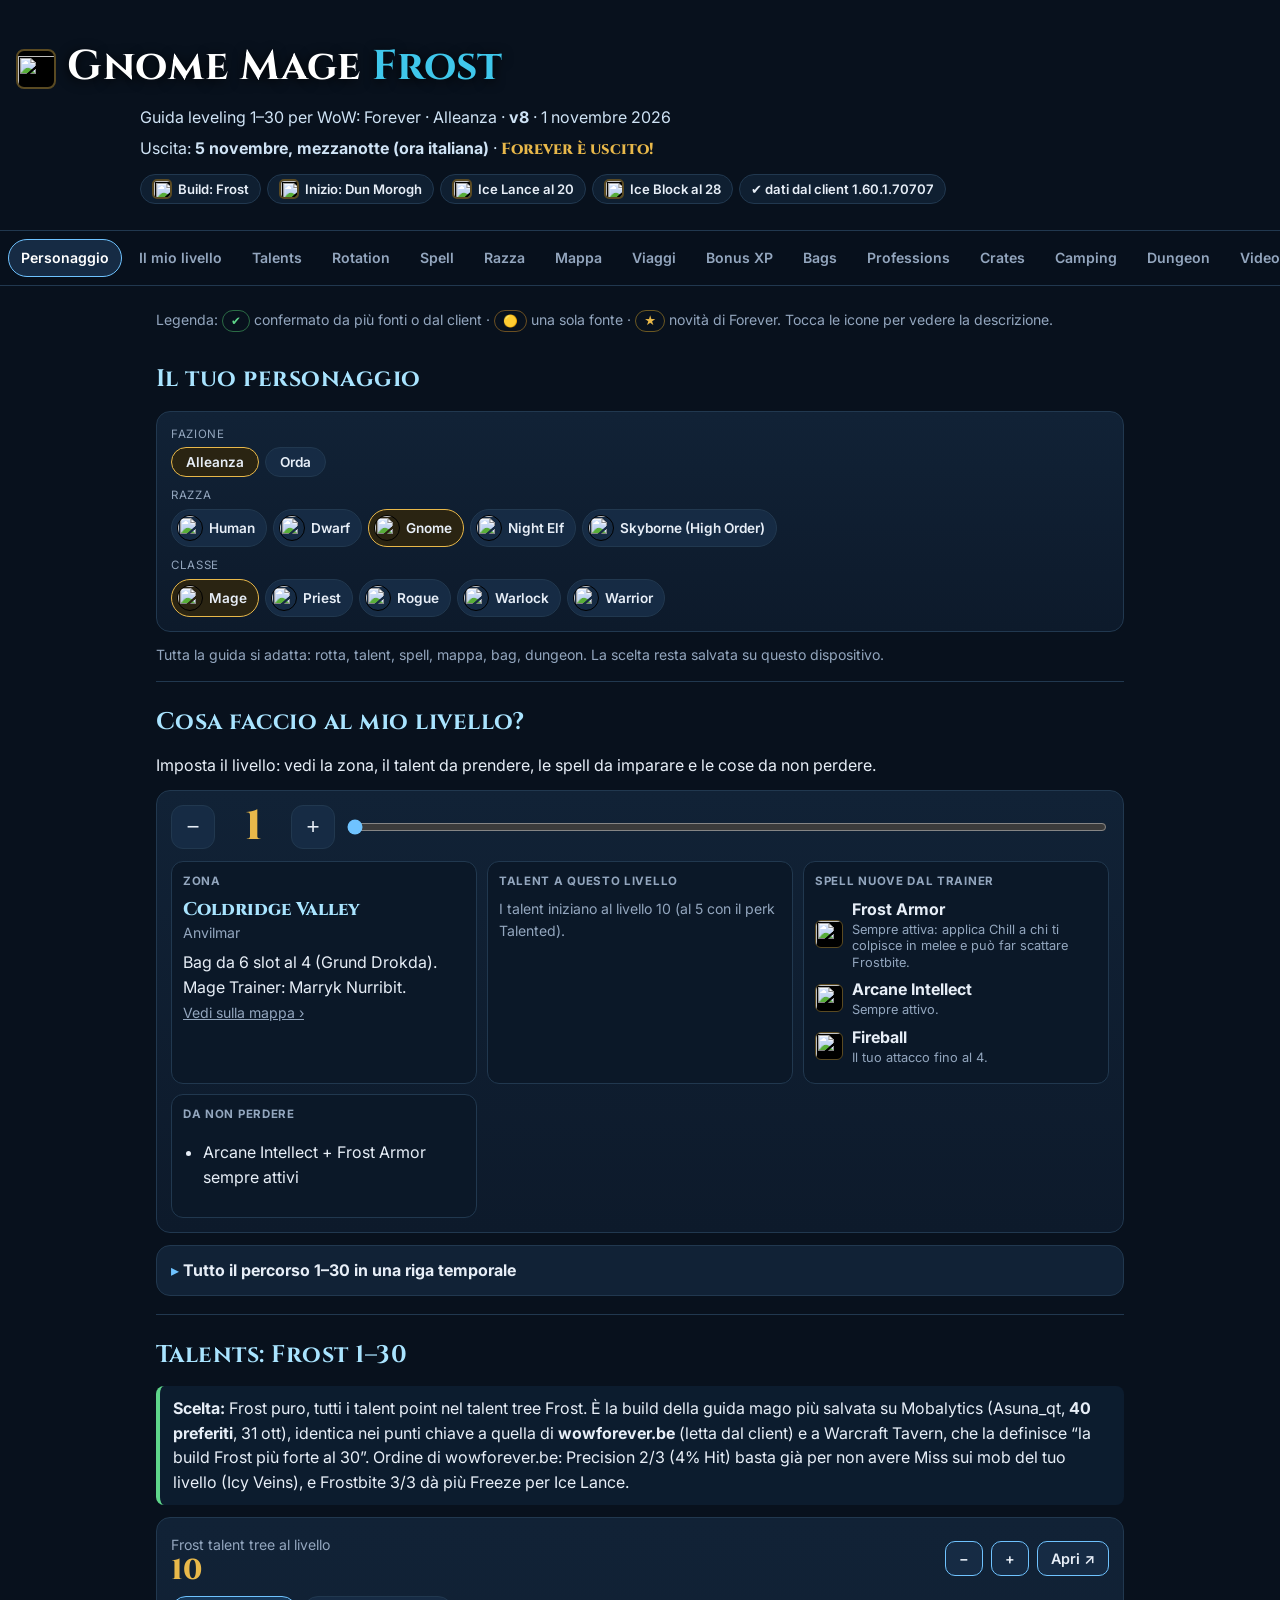
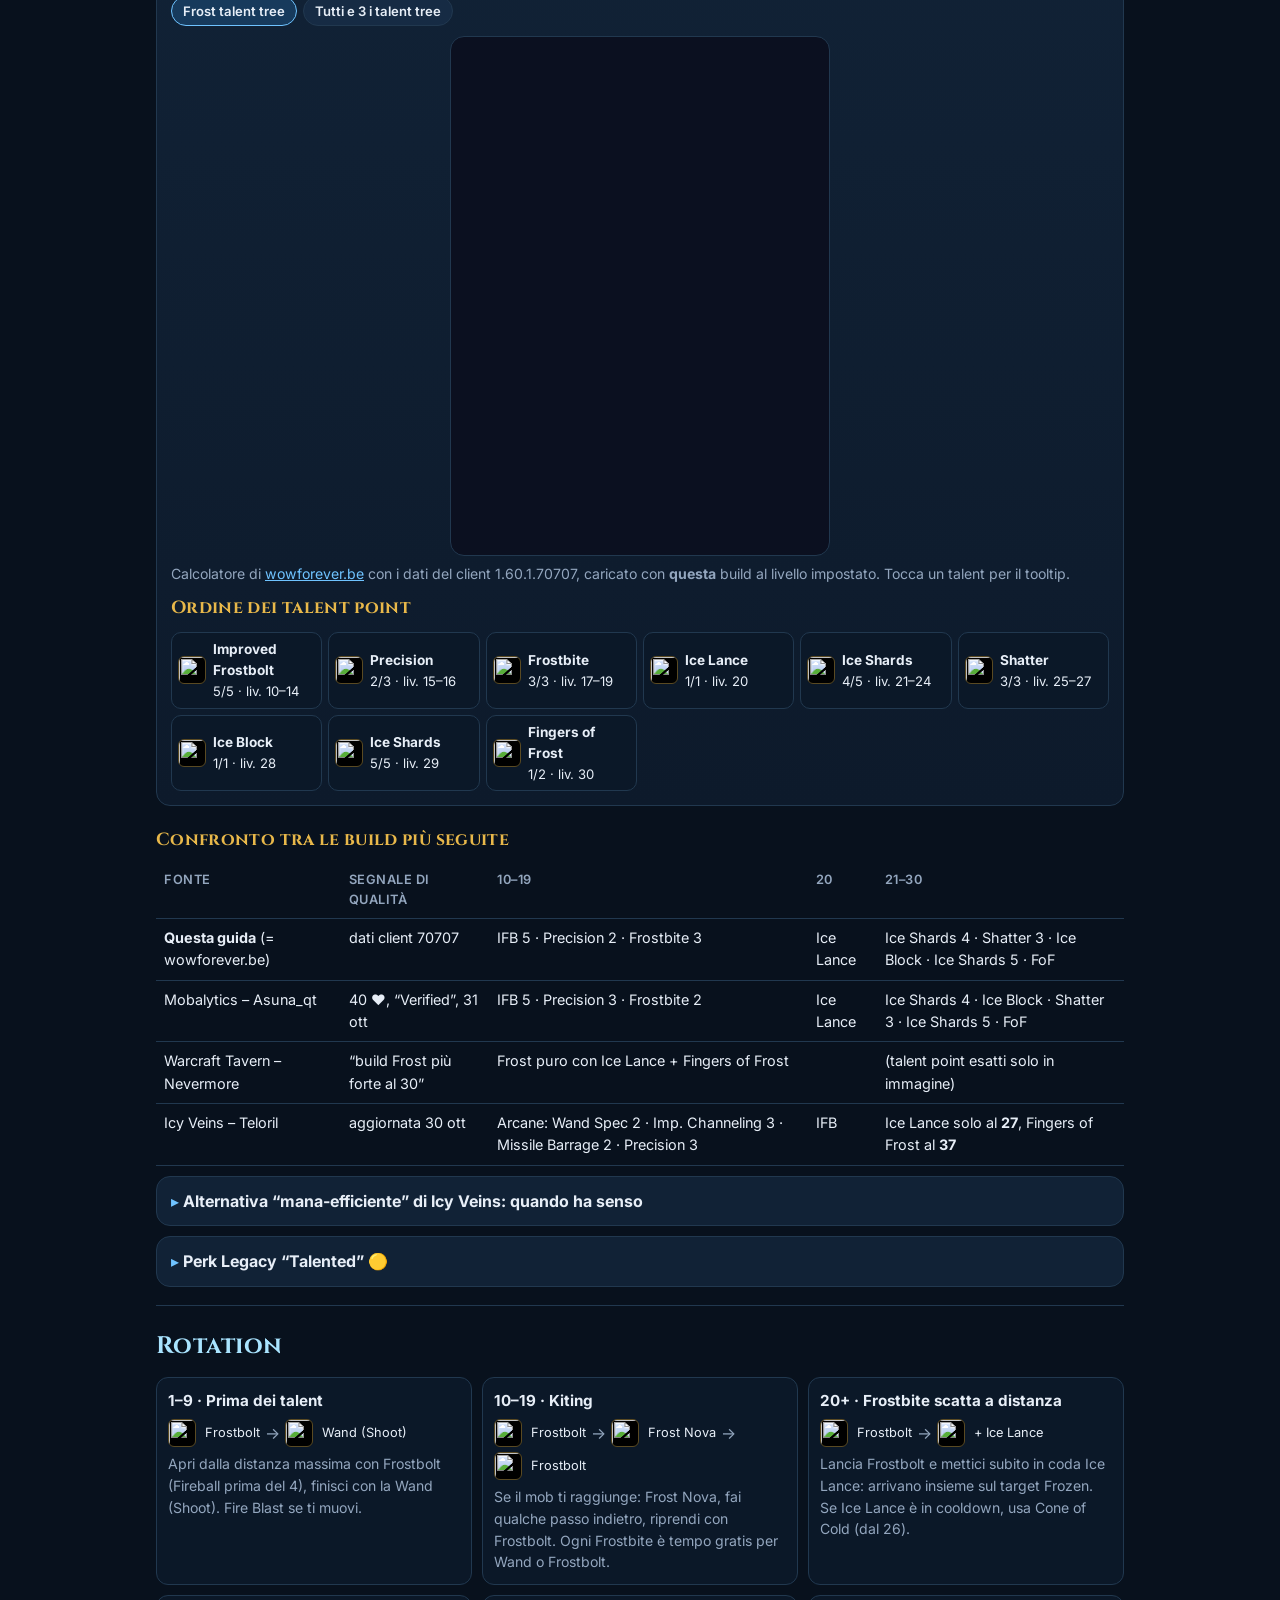
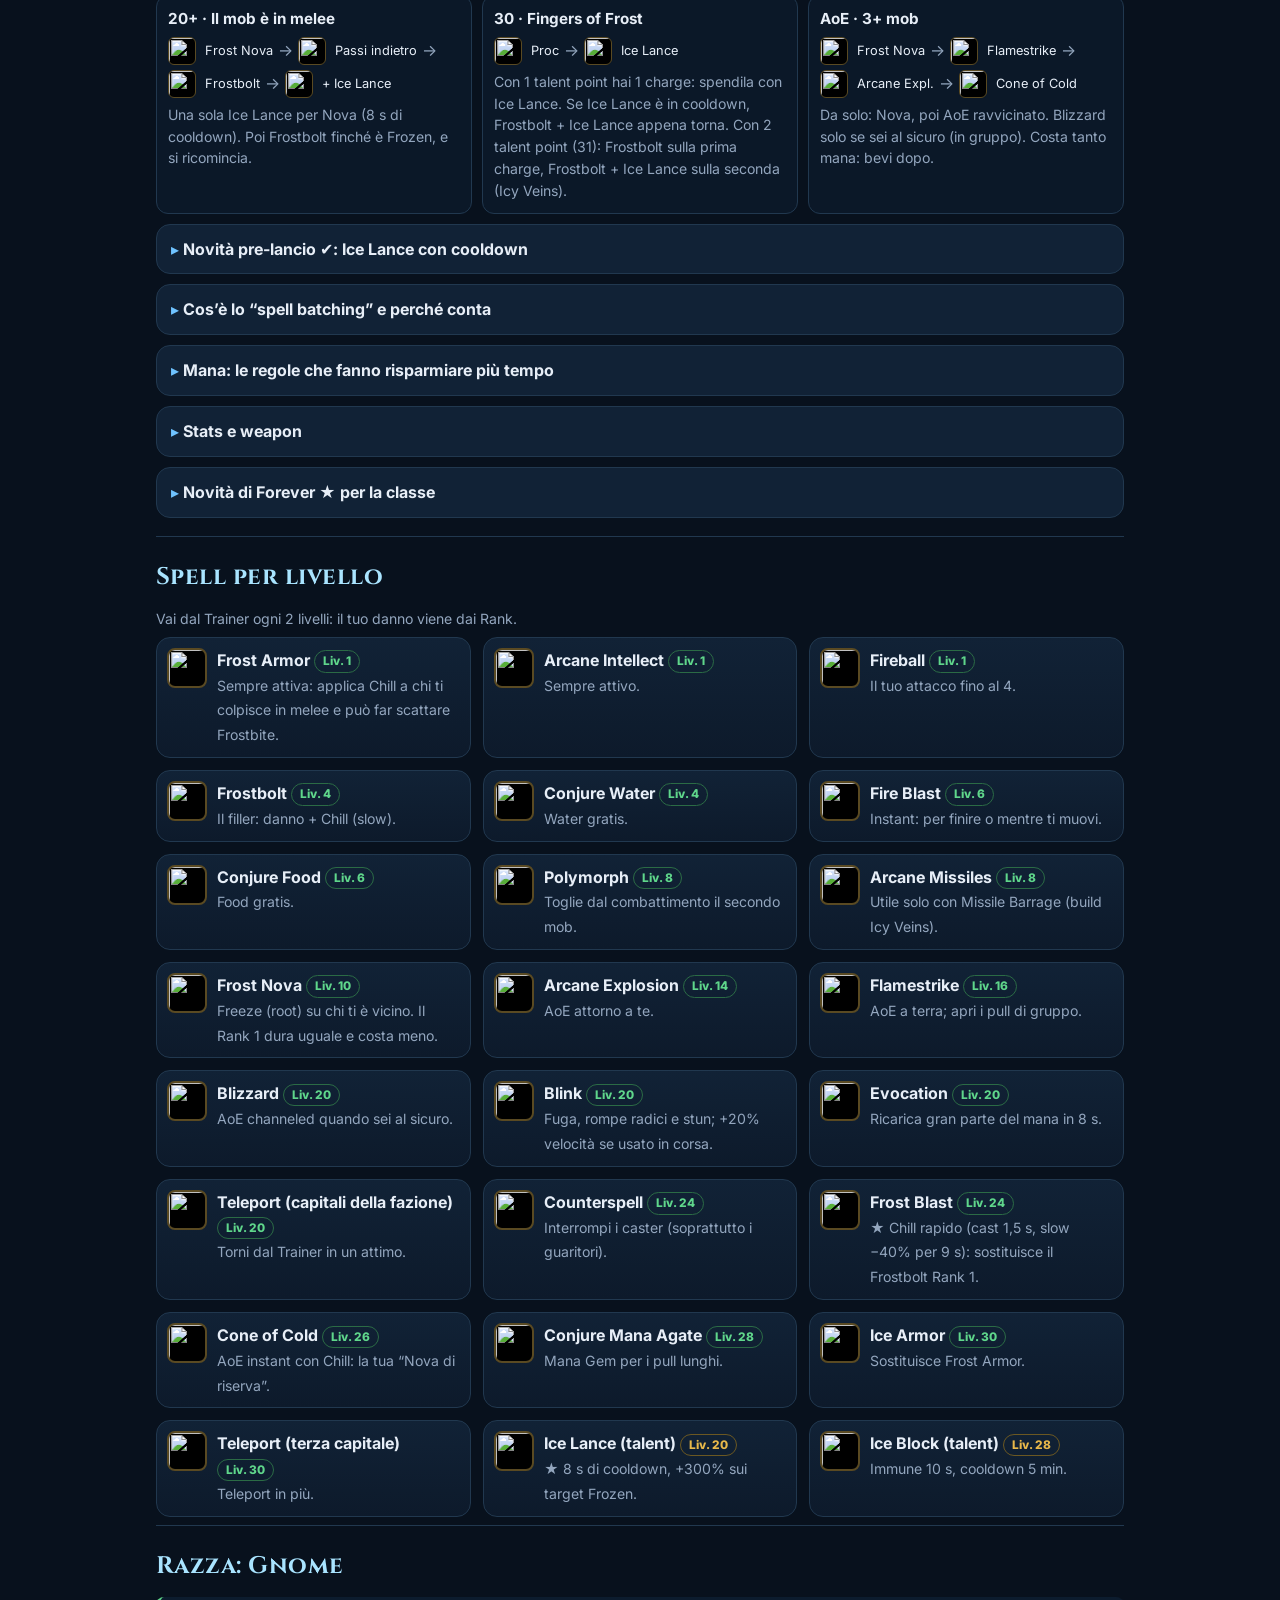
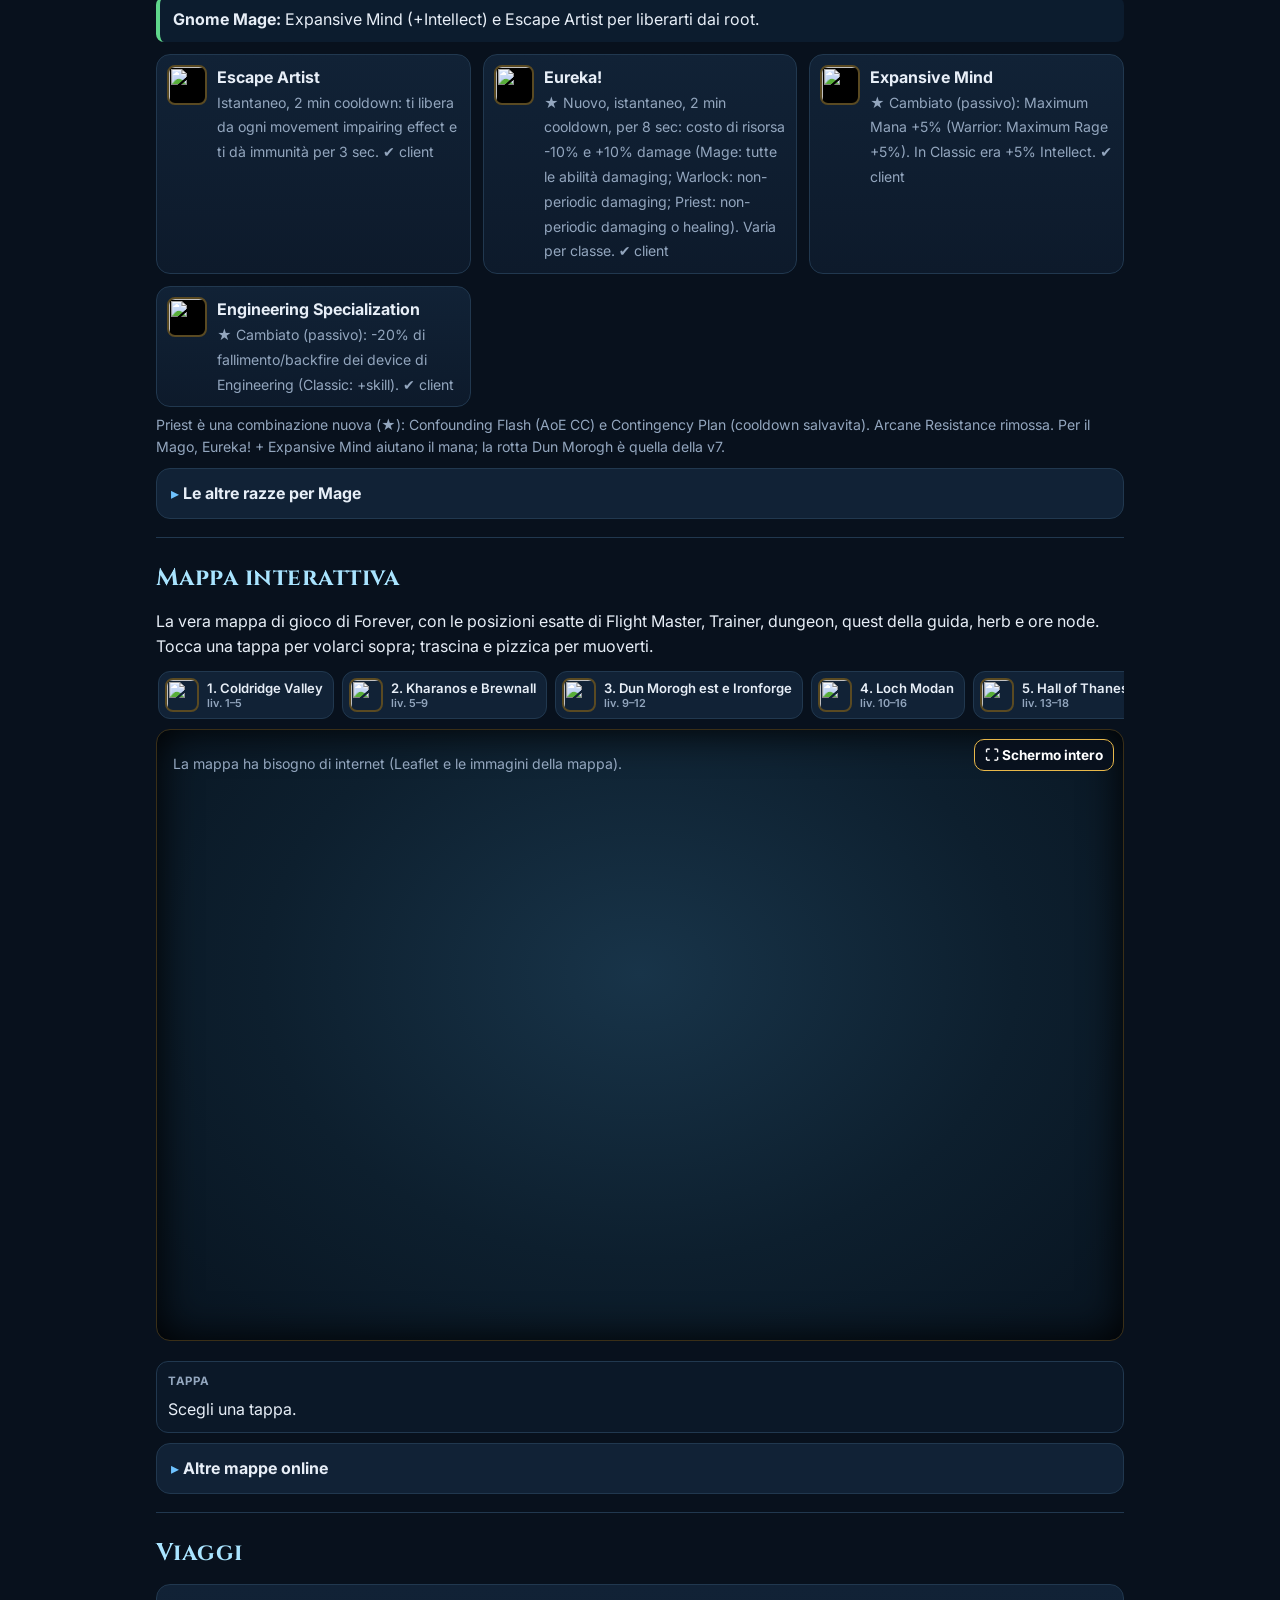
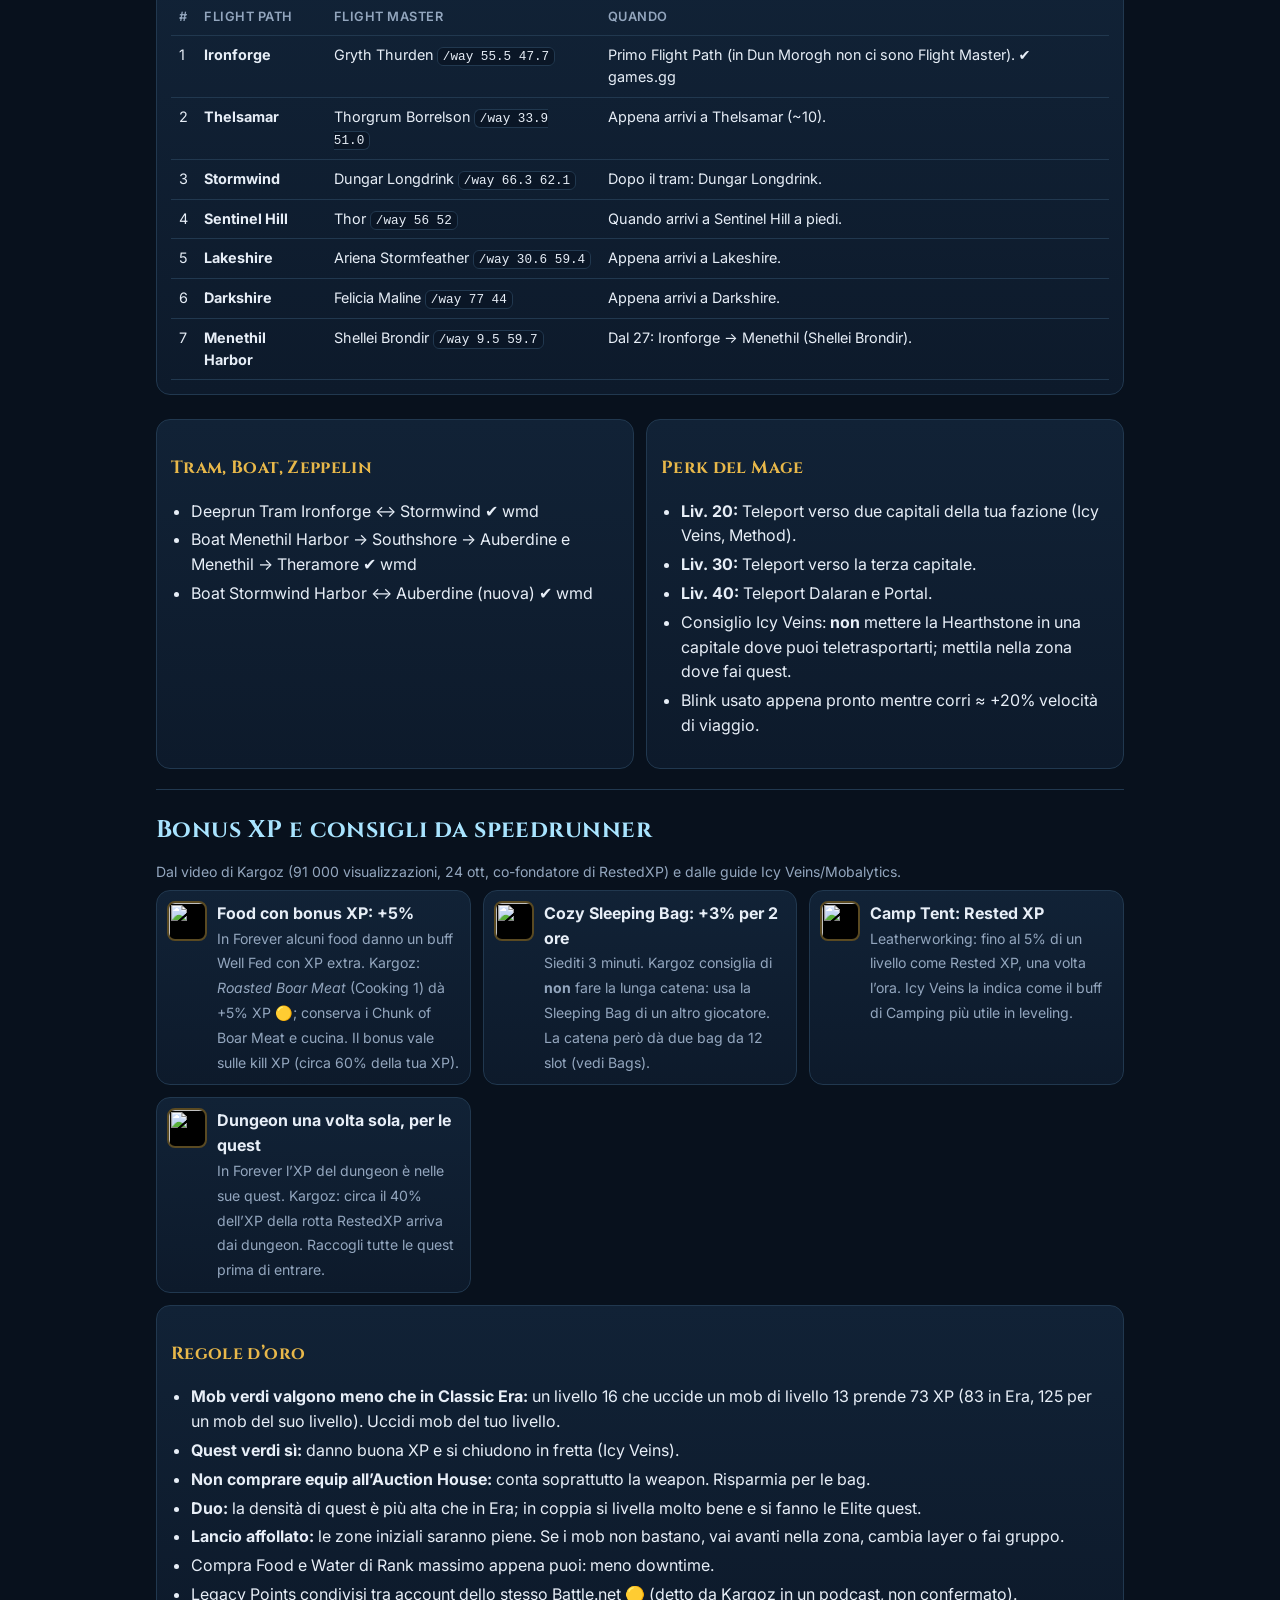
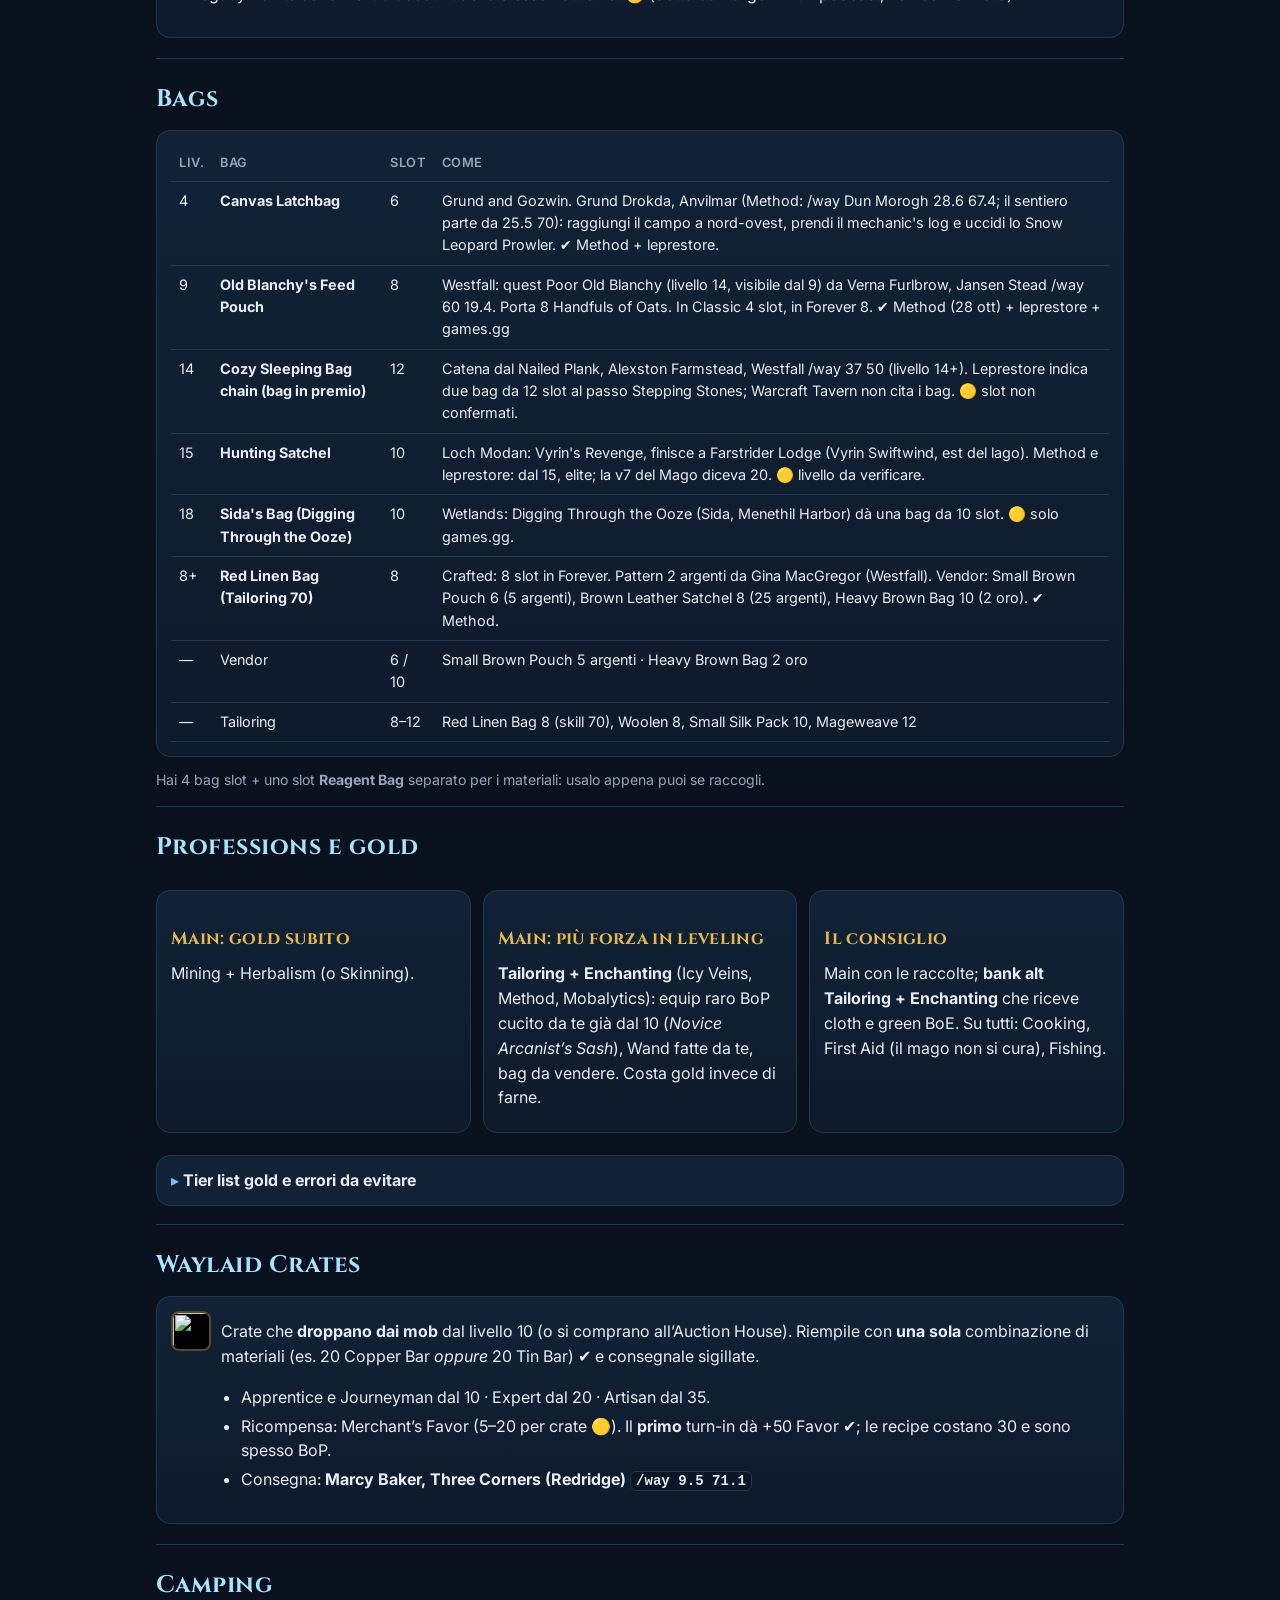
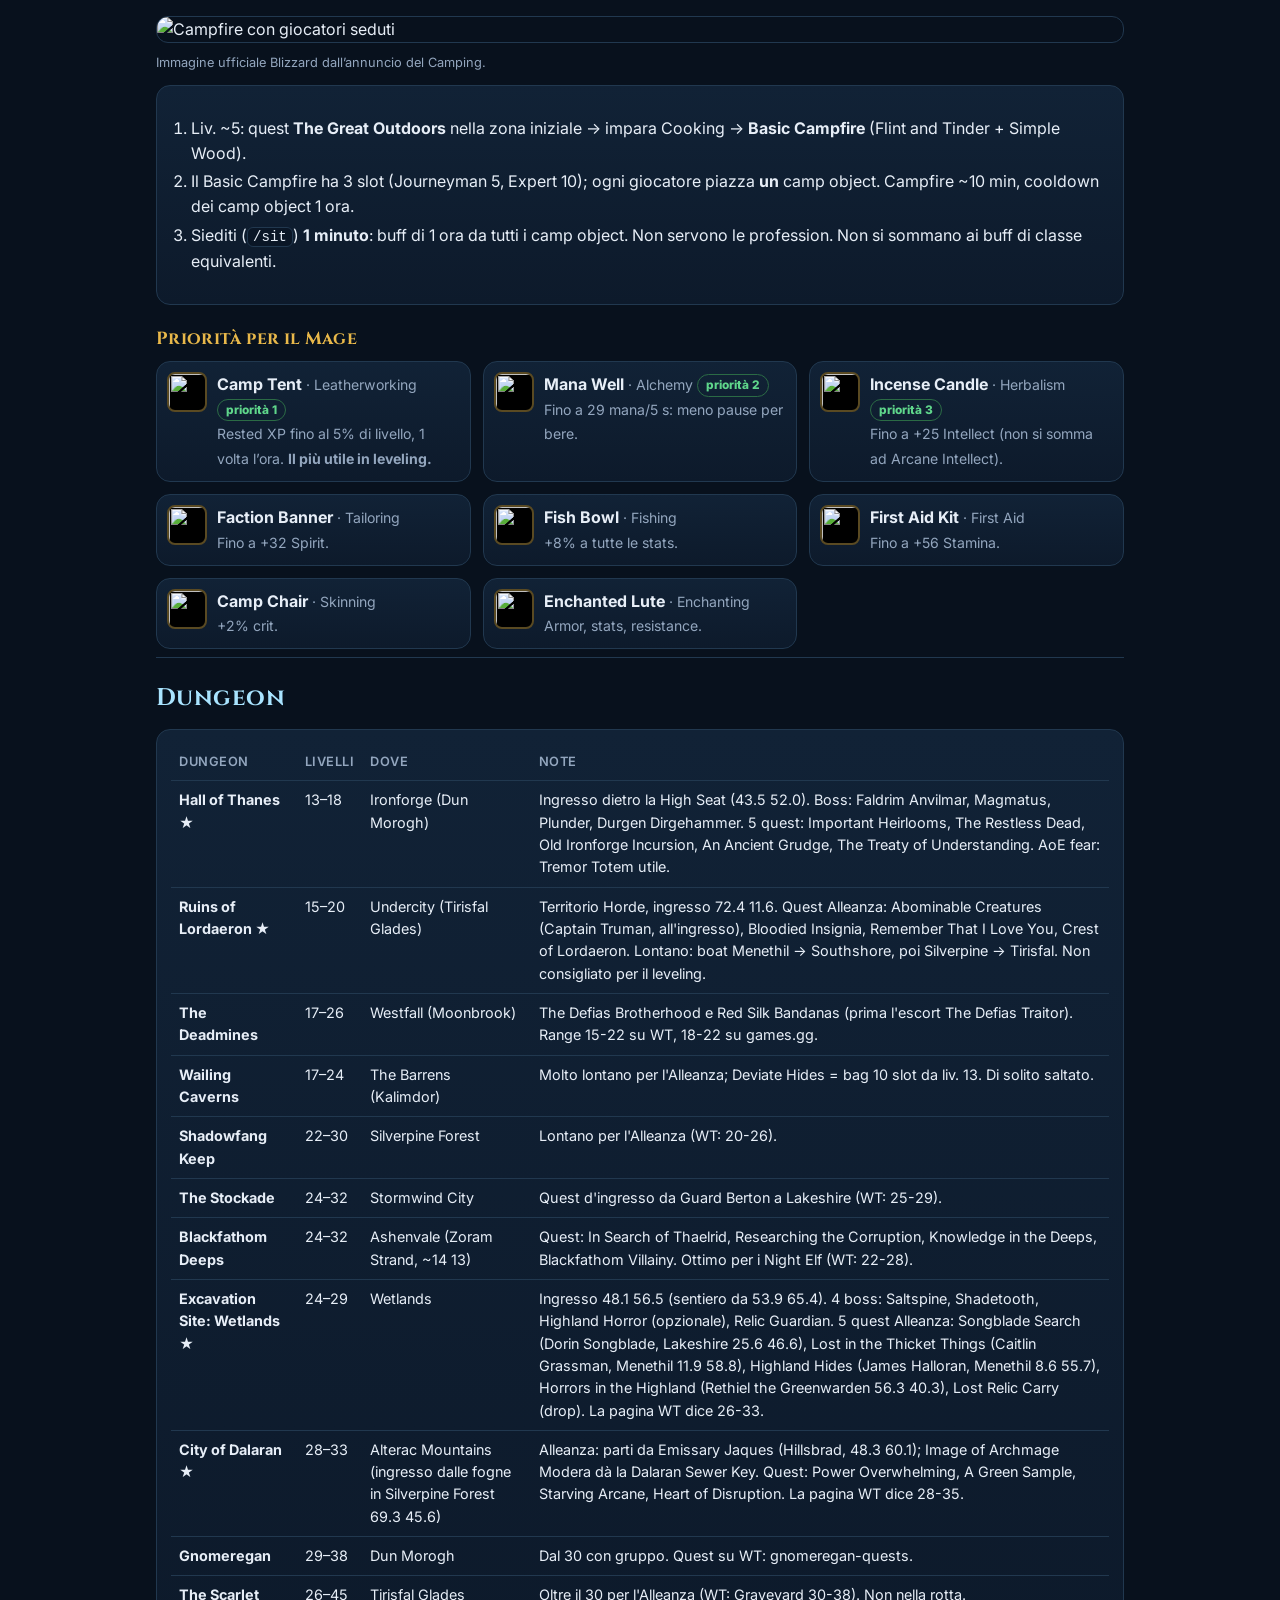
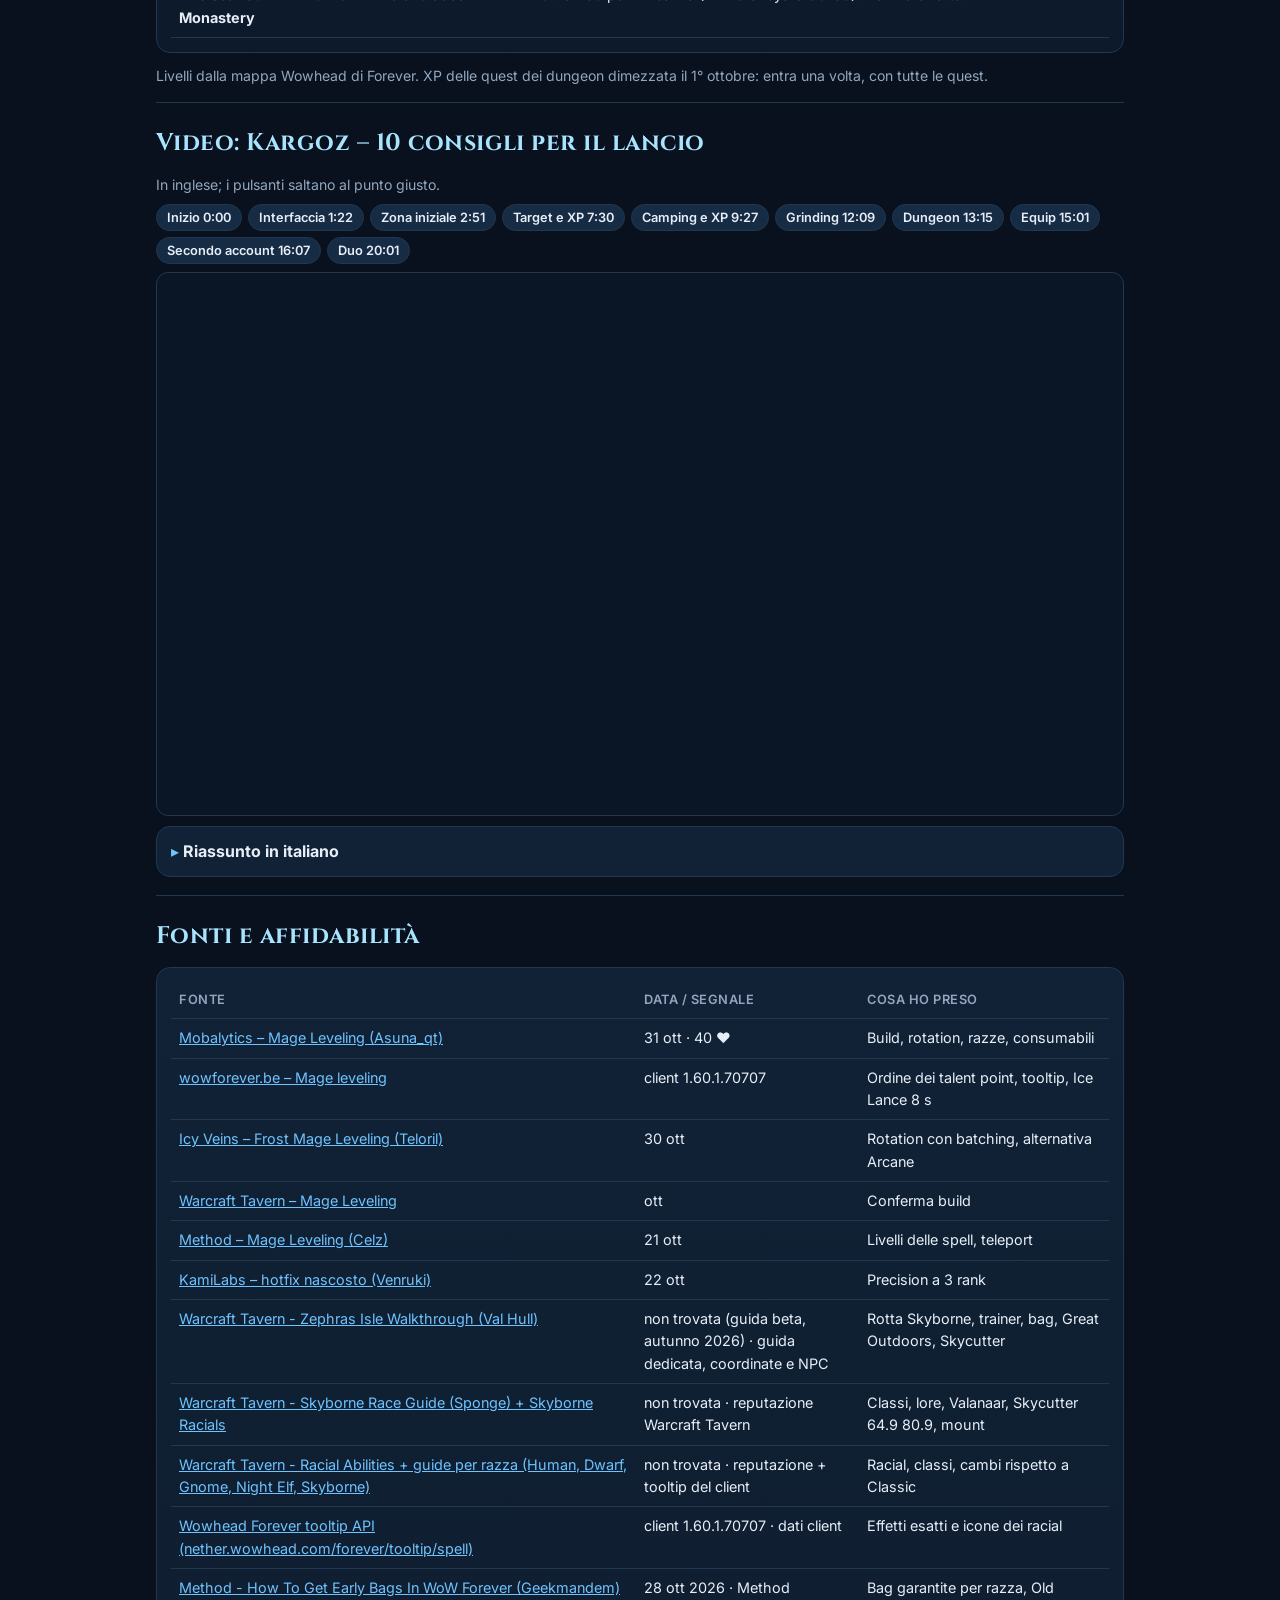
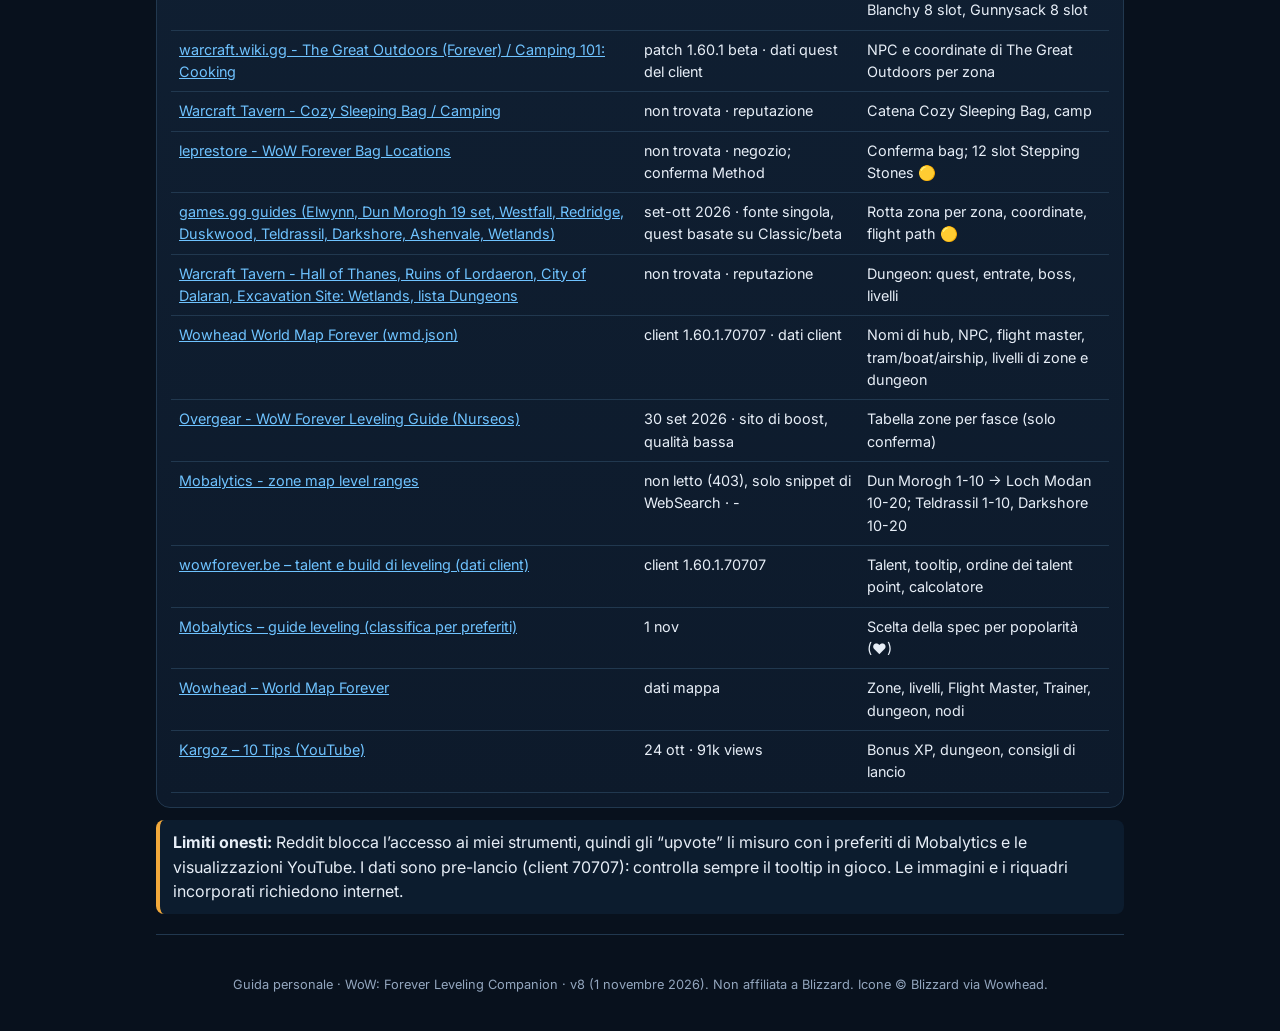
==== index.html @ 6b8972f6 "WoW Forever Leveling Companion v8: tutte le razze e classi, livelli 1-30 Guida per 10 razze (Skyborn" ====
<!doctype html>
<html lang="it"><head><meta charset="utf-8"><meta name="viewport" content="width=device-width, initial-scale=1">
<title>WoW Forever Leveling Companion</title>
<meta http-equiv="refresh" content="0; url=WoW_Forever_Leveling_Companion.html">
<script>location.replace('WoW_Forever_Leveling_Companion.html'+location.hash)</script>
<style>body{background:#08111d;color:#e7eef7;font:16px system-ui,sans-serif;padding:24px}a{color:#6fc3ff}</style>
</head><body><p><a href="WoW_Forever_Leveling_Companion.html">Apri la guida</a></p></body></html>
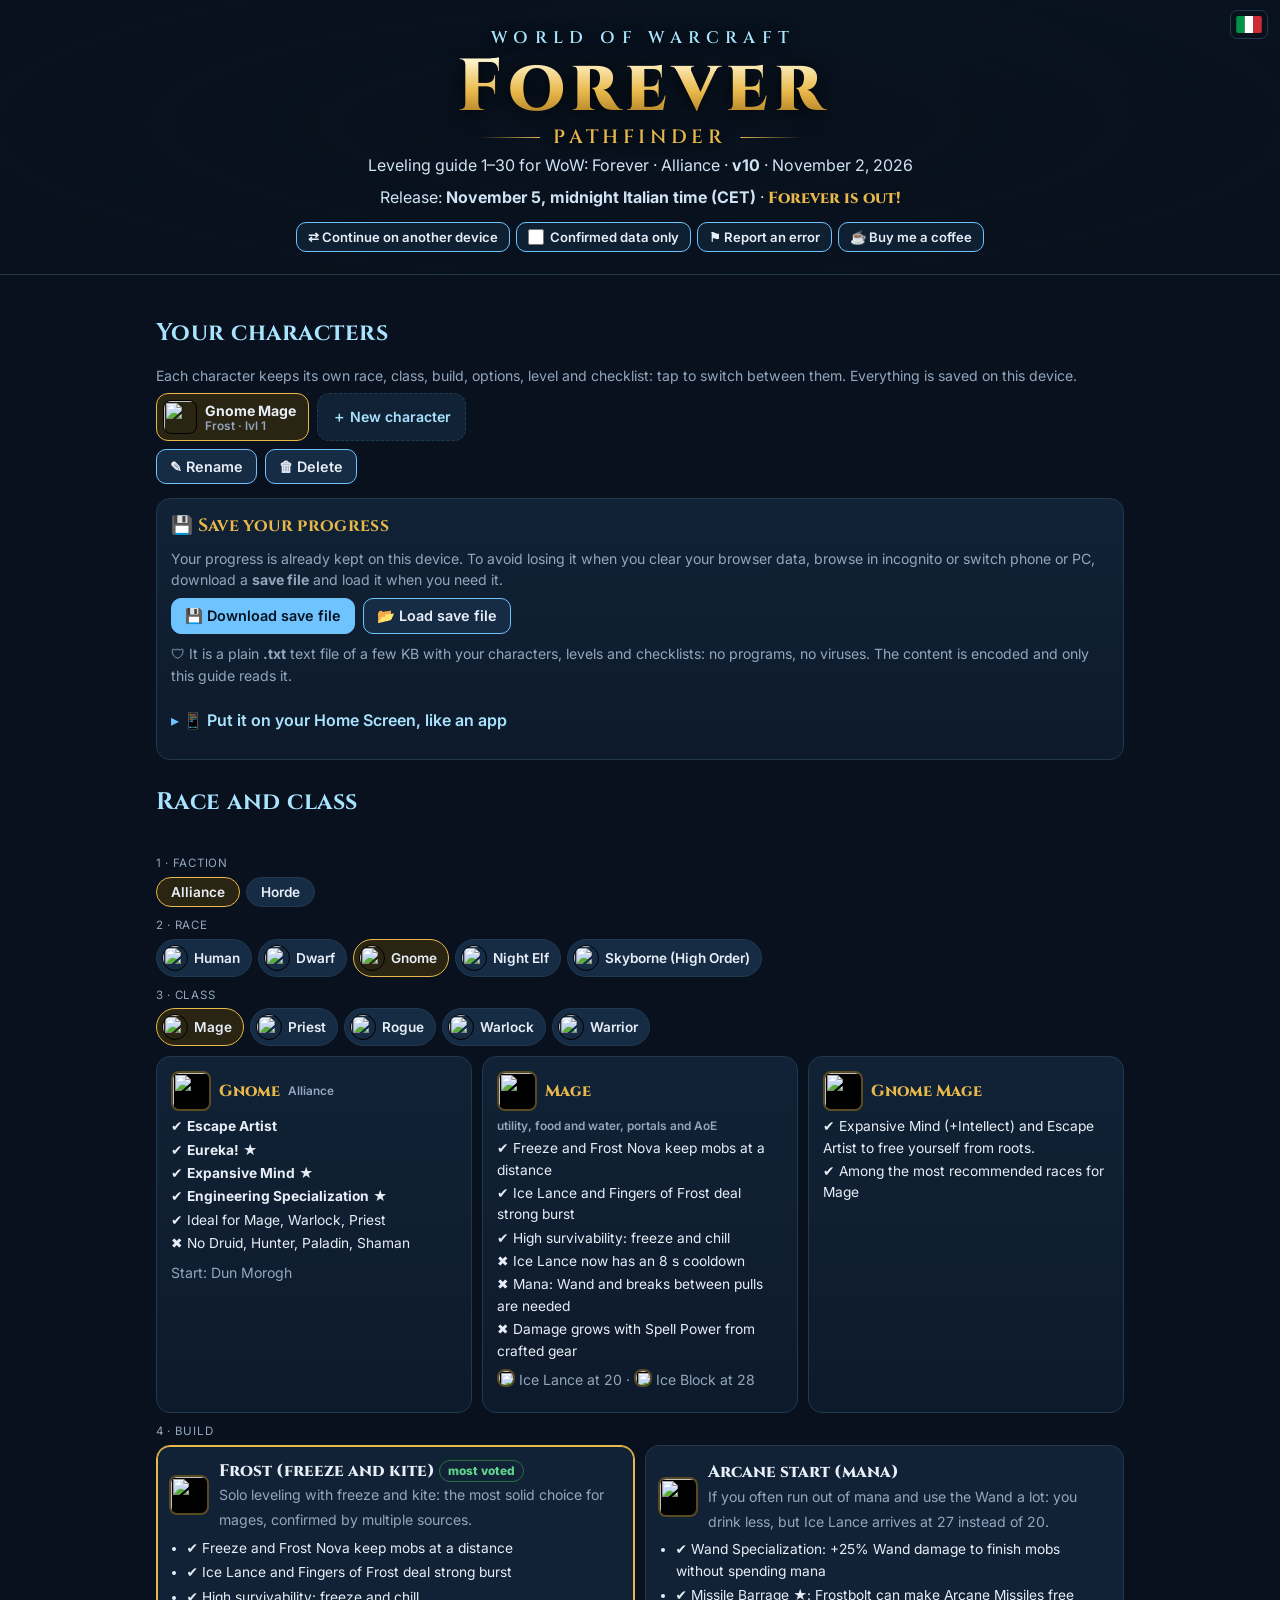
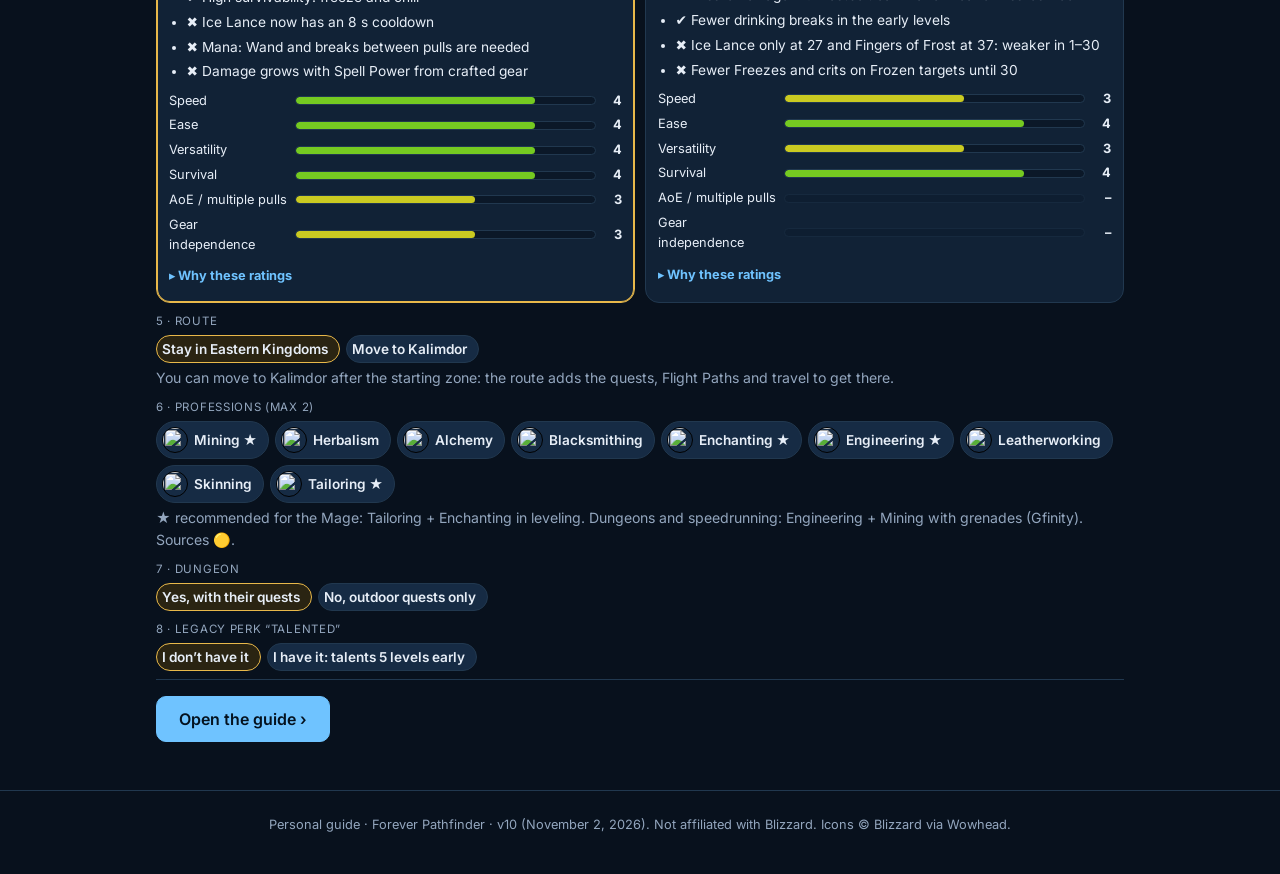
==== commit 355d9c89: "Nuovo nome: Forever Pathfinder" ====
--- a/index.html
+++ b/index.html
@@ -1,6 +1,6 @@
 <!doctype html>
 <html lang="it"><head><meta charset="utf-8"><meta name="viewport" content="width=device-width, initial-scale=1">
-<title>WoW Forever Leveling Companion</title>
+<title>Forever Pathfinder – WoW: Forever</title>
 <meta http-equiv="refresh" content="0; url=WoW_Forever_Leveling_Companion.html">
 <script>location.replace('WoW_Forever_Leveling_Companion.html'+location.hash)</script>
 <style>body{background:#08111d;color:#e7eef7;font:16px system-ui,sans-serif;padding:24px}a{color:#6fc3ff}</style>
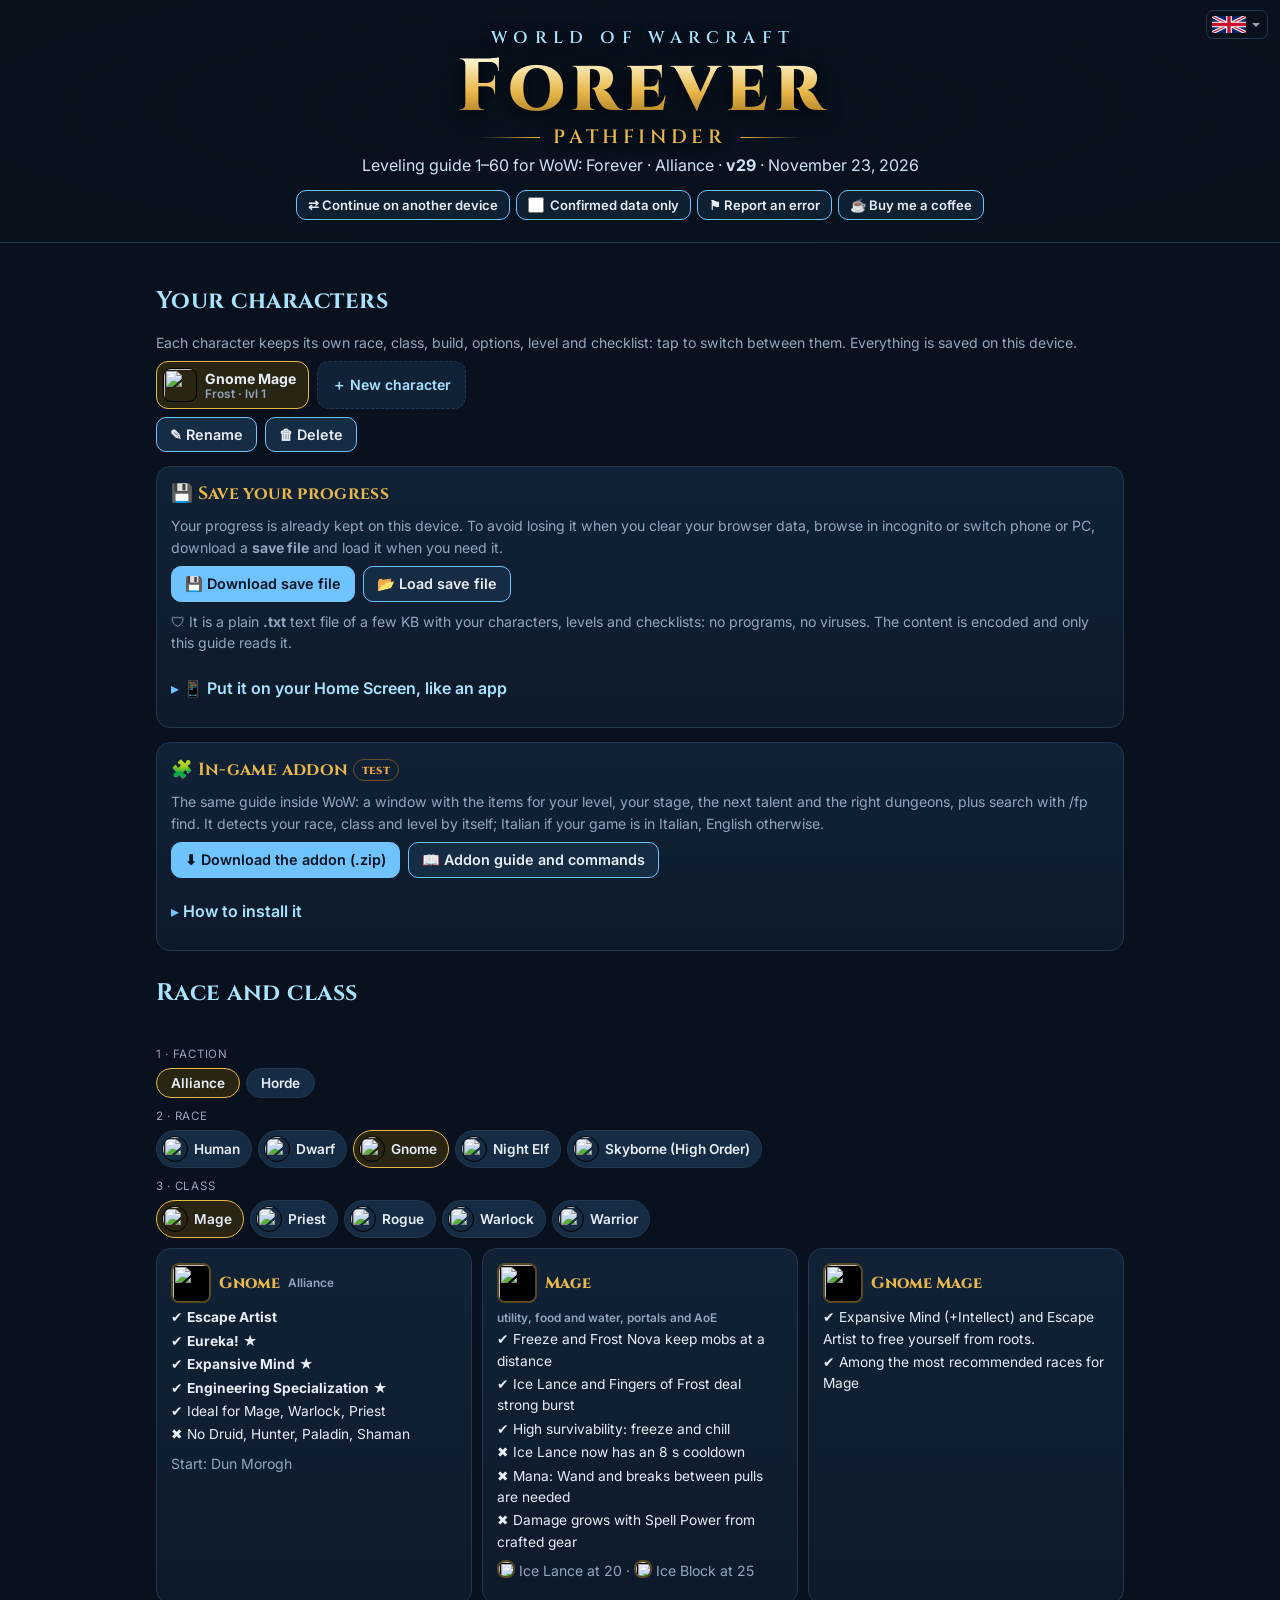
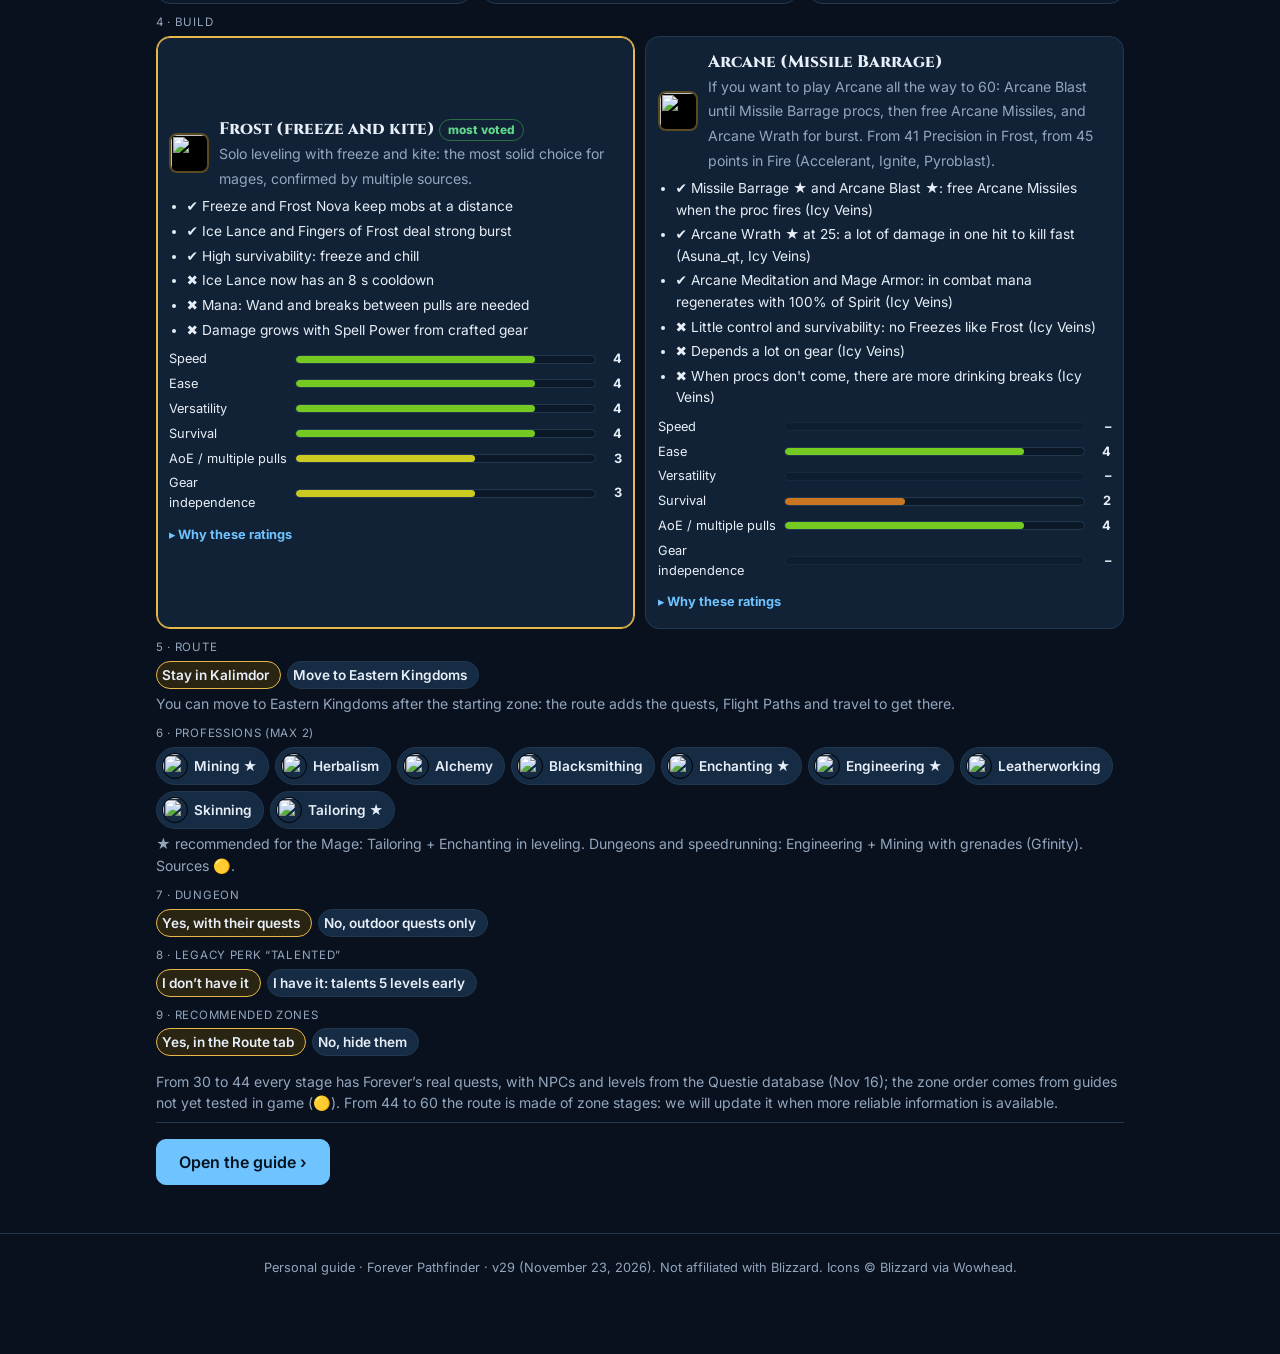
==== commit df2d3697: "Sito v29 e addon 1.10.18: spagnolo e francese Sito: pagine _ES e _FR, menu delle bandierine con le 4" ====
--- a/index.html
+++ b/index.html
@@ -4,4 +4,4 @@
 <meta http-equiv="refresh" content="0; url=WoW_Forever_Leveling_Companion.html">
 <script>location.replace('WoW_Forever_Leveling_Companion.html'+location.hash)</script>
 <style>body{background:#08111d;color:#e7eef7;font:16px system-ui,sans-serif;padding:24px}a{color:#6fc3ff}</style>
-</head><body><p><a href="WoW_Forever_Leveling_Companion.html">Apri la guida</a></p></body></html>
+</head><body><p><a href="WoW_Forever_Leveling_Companion.html">Apri la guida · Open the guide · Abrir la guía · Ouvrir le guide</a></p></body></html>
